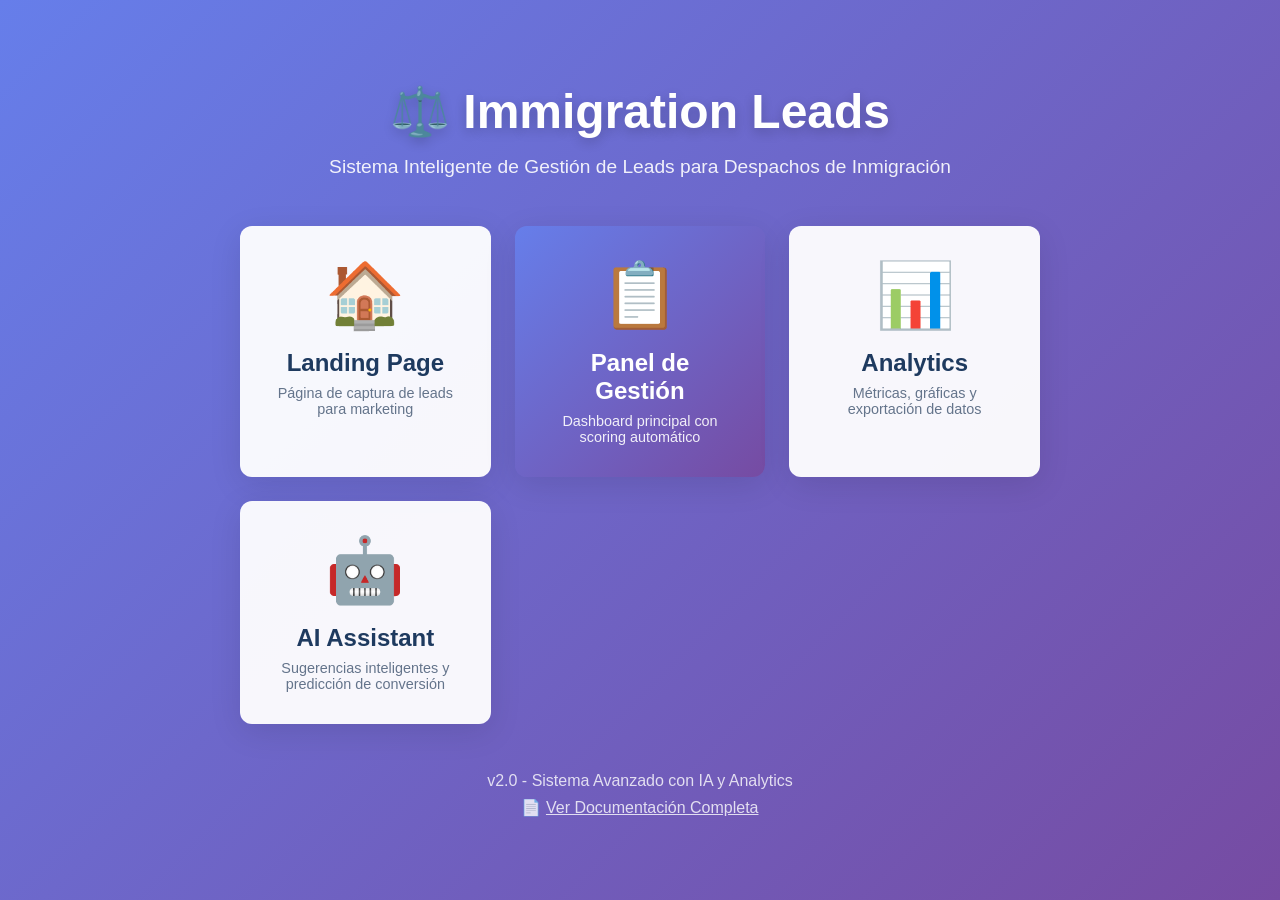
==== index.html @ c00963c0 "Initial commit: Immigration Leads v2.0 - CRM completo con IA, analytics y scoring automático" ====
<!DOCTYPE html>
<html lang="es">
<head>
    <meta charset="UTF-8">
    <meta name="viewport" content="width=device-width, initial-scale=1.0">
    <title>Immigration Leads - Portal</title>
    <style>
        * { margin: 0; padding: 0; box-sizing: border-box; }
        body {
            font-family: 'Segoe UI', Tahoma, Geneva, Verdana, sans-serif;
            background: linear-gradient(135deg, #667eea 0%, #764ba2 100%);
            min-height: 100vh;
            display: flex;
            align-items: center;
            justify-content: center;
            padding: 2rem;
        }
        
        .container {
            max-width: 800px;
            width: 100%;
        }
        
        .header {
            text-align: center;
            color: white;
            margin-bottom: 3rem;
        }
        
        .header h1 {
            font-size: 3rem;
            margin-bottom: 1rem;
            text-shadow: 0 4px 12px rgba(0,0,0,0.2);
        }
        
        .header p {
            font-size: 1.2rem;
            opacity: 0.9;
        }
        
        .cards-grid {
            display: grid;
            grid-template-columns: repeat(auto-fit, minmax(250px, 1fr));
            gap: 1.5rem;
        }
        
        .card {
            background: rgba(255, 255, 255, 0.95);
            border-radius: 12px;
            padding: 2rem;
            text-align: center;
            transition: all 0.3s;
            cursor: pointer;
            text-decoration: none;
            color: #1e3a5f;
            box-shadow: 0 8px 32px rgba(0,0,0,0.1);
        }
        
        .card:hover {
            transform: translateY(-10px);
            box-shadow: 0 12px 40px rgba(0,0,0,0.2);
        }
        
        .card-icon {
            font-size: 4rem;
            margin-bottom: 1rem;
        }
        
        .card h2 {
            font-size: 1.5rem;
            margin-bottom: 0.5rem;
        }
        
        .card p {
            color: #64748b;
            font-size: 0.9rem;
        }
        
        .card.primary {
            background: linear-gradient(135deg, #667eea 0%, #764ba2 100%);
            color: white;
        }
        
        .card.primary p {
            color: rgba(255, 255, 255, 0.9);
        }
        
        .footer {
            text-align: center;
            color: white;
            margin-top: 3rem;
            opacity: 0.8;
        }
        
        @media (max-width: 768px) {
            .header h1 {
                font-size: 2rem;
            }
            
            .cards-grid {
                grid-template-columns: 1fr;
            }
        }
    </style>
</head>
<body>
    <div class="container">
        <div class="header">
            <h1>⚖️ Immigration Leads</h1>
            <p>Sistema Inteligente de Gestión de Leads para Despachos de Inmigración</p>
        </div>
        
        <div class="cards-grid">
            <a href="landing.html" class="card">
                <div class="card-icon">🏠</div>
                <h2>Landing Page</h2>
                <p>Página de captura de leads para marketing</p>
            </a>
            
            <a href="app.html" class="card primary">
                <div class="card-icon">📋</div>
                <h2>Panel de Gestión</h2>
                <p>Dashboard principal con scoring automático</p>
            </a>
            
            <a href="dashboard.html" class="card">
                <div class="card-icon">📊</div>
                <h2>Analytics</h2>
                <p>Métricas, gráficas y exportación de datos</p>
            </a>
            
            <a href="ai-assistant.html" class="card">
                <div class="card-icon">🤖</div>
                <h2>AI Assistant</h2>
                <p>Sugerencias inteligentes y predicción de conversión</p>
            </a>
        </div>
        
        <div class="footer">
            <p>v2.0 - Sistema Avanzado con IA y Analytics</p>
            <p style="margin-top: 0.5rem;">📄 <a href="README.md" style="color: white; text-decoration: underline;">Ver Documentación Completa</a></p>
        </div>
    </div>
</body>
</html>
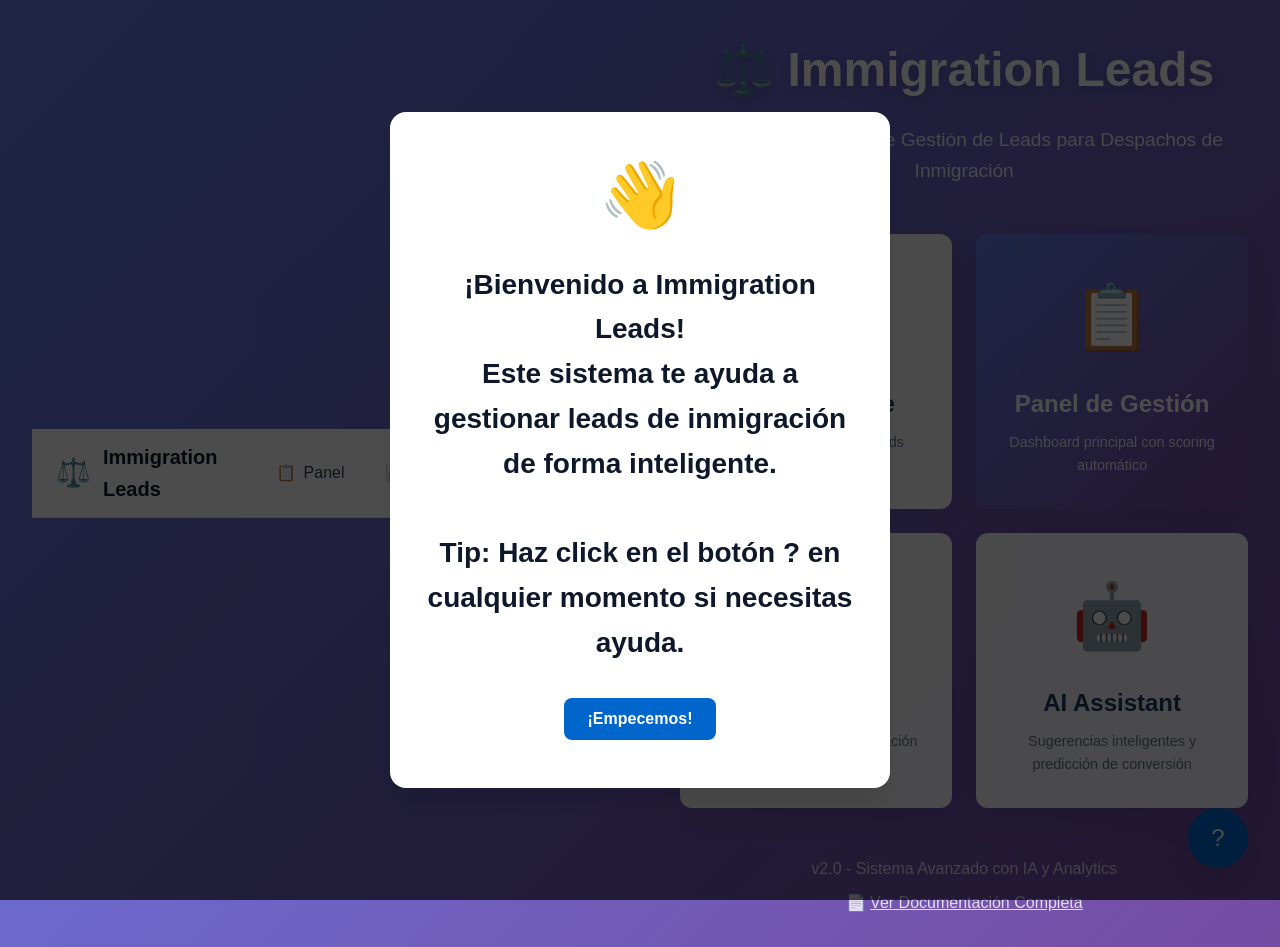
==== commit 072fd005: "✨ Mejoras visuales y UX: transiciones suaves, navegación global, tooltips y sistema de ayuda para us" ====
--- a/index.html
+++ b/index.html
@@ -3,7 +3,9 @@
 <head>
     <meta charset="UTF-8">
     <meta name="viewport" content="width=device-width, initial-scale=1.0">
-    <title>Immigration Leads - Portal</title>
+    <title>Immigration Leads - Portal Principal</title>
+    <meta name="description" content="Sistema inteligente de gestión de leads para despachos de inmigración">
+    <link rel="stylesheet" href="assets/styles.css">
     <style>
         * { margin: 0; padding: 0; box-sizing: border-box; }
         body {
@@ -141,5 +143,6 @@
             <p style="margin-top: 0.5rem;">📄 <a href="README.md" style="color: white; text-decoration: underline;">Ver Documentación Completa</a></p>
         </div>
     </div>
+    <script src="assets/navigation.js"></script>
 </body>
 </html>
--- a/assets/styles.css
+++ b/assets/styles.css
@@ -0,0 +1,510 @@
+/* 
+ * Immigration Leads - Global Styles
+ * Diseño profesional optimizado para usuarios no técnicos
+ */
+
+/* Variables globales */
+:root {
+    /* Colores principales - paleta más profesional */
+    --primary-blue: #0066cc;
+    --primary-blue-dark: #004999;
+    --secondary-gold: #ffa726;
+    --secondary-gold-dark: #f57c00;
+    
+    /* Grises profesionales */
+    --gray-50: #f8fafc;
+    --gray-100: #f1f5f9;
+    --gray-200: #e2e8f0;
+    --gray-300: #cbd5e1;
+    --gray-500: #64748b;
+    --gray-700: #334155;
+    --gray-900: #0f172a;
+    
+    /* Estados */
+    --success: #10b981;
+    --warning: #fbbf24;
+    --danger: #ef4444;
+    
+    /* Sombras suaves */
+    --shadow-sm: 0 1px 2px 0 rgba(0, 0, 0, 0.05);
+    --shadow-md: 0 4px 6px -1px rgba(0, 0, 0, 0.1);
+    --shadow-lg: 0 10px 15px -3px rgba(0, 0, 0, 0.1);
+    --shadow-xl: 0 20px 25px -5px rgba(0, 0, 0, 0.1);
+    
+    /* Transiciones */
+    --transition-fast: 150ms ease-in-out;
+    --transition-base: 250ms ease-in-out;
+    --transition-slow: 400ms ease-in-out;
+    
+    /* Spacing */
+    --spacing-xs: 0.25rem;
+    --spacing-sm: 0.5rem;
+    --spacing-md: 1rem;
+    --spacing-lg: 1.5rem;
+    --spacing-xl: 2rem;
+}
+
+/* Reset y base */
+* {
+    margin: 0;
+    padding: 0;
+    box-sizing: border-box;
+}
+
+body {
+    font-family: -apple-system, BlinkMacSystemFont, 'Segoe UI', Roboto, 'Helvetica Neue', Arial, sans-serif;
+    line-height: 1.6;
+    color: var(--gray-900);
+    background: var(--gray-50);
+    overflow-x: hidden;
+}
+
+/* Loading overlay - para transiciones entre páginas */
+.page-loader {
+    position: fixed;
+    top: 0;
+    left: 0;
+    width: 100%;
+    height: 100%;
+    background: rgba(255, 255, 255, 0.95);
+    display: flex;
+    align-items: center;
+    justify-content: center;
+    z-index: 9999;
+    opacity: 0;
+    pointer-events: none;
+    transition: opacity var(--transition-base);
+}
+
+.page-loader.active {
+    opacity: 1;
+    pointer-events: all;
+}
+
+.page-loader .spinner {
+    width: 50px;
+    height: 50px;
+    border: 4px solid var(--gray-200);
+    border-top-color: var(--primary-blue);
+    border-radius: 50%;
+    animation: spin 0.8s linear infinite;
+}
+
+@keyframes spin {
+    to { transform: rotate(360deg); }
+}
+
+/* Navegación global fija */
+.global-nav {
+    position: sticky;
+    top: 0;
+    width: 100%;
+    background: white;
+    border-bottom: 1px solid var(--gray-200);
+    box-shadow: var(--shadow-sm);
+    z-index: 1000;
+    animation: slideDown 0.3s ease-out;
+}
+
+@keyframes slideDown {
+    from {
+        transform: translateY(-100%);
+        opacity: 0;
+    }
+    to {
+        transform: translateY(0);
+        opacity: 1;
+    }
+}
+
+.global-nav-container {
+    max-width: 1400px;
+    margin: 0 auto;
+    padding: 0.75rem 1.5rem;
+    display: flex;
+    justify-content: space-between;
+    align-items: center;
+}
+
+.nav-brand {
+    display: flex;
+    align-items: center;
+    gap: 0.75rem;
+    text-decoration: none;
+    color: var(--gray-900);
+    font-weight: 600;
+    font-size: 1.25rem;
+    transition: transform var(--transition-fast);
+}
+
+.nav-brand:hover {
+    transform: scale(1.02);
+}
+
+.nav-brand-icon {
+    font-size: 1.75rem;
+}
+
+.nav-links {
+    display: flex;
+    gap: 0.5rem;
+    align-items: center;
+}
+
+.nav-link {
+    padding: 0.5rem 1rem;
+    border-radius: 8px;
+    text-decoration: none;
+    color: var(--gray-700);
+    font-weight: 500;
+    transition: all var(--transition-fast);
+    position: relative;
+    display: flex;
+    align-items: center;
+    gap: 0.5rem;
+}
+
+.nav-link:hover {
+    background: var(--gray-100);
+    color: var(--primary-blue);
+    transform: translateY(-1px);
+}
+
+.nav-link.active {
+    background: var(--primary-blue);
+    color: white;
+}
+
+.nav-link.active:hover {
+    background: var(--primary-blue-dark);
+}
+
+/* Breadcrumbs */
+.breadcrumbs {
+    background: var(--gray-50);
+    padding: 0.75rem 1.5rem;
+    border-bottom: 1px solid var(--gray-200);
+}
+
+.breadcrumbs-container {
+    max-width: 1400px;
+    margin: 0 auto;
+    display: flex;
+    align-items: center;
+    gap: 0.5rem;
+    font-size: 0.875rem;
+}
+
+.breadcrumb-item {
+    color: var(--gray-500);
+    text-decoration: none;
+    transition: color var(--transition-fast);
+}
+
+.breadcrumb-item:hover {
+    color: var(--primary-blue);
+}
+
+.breadcrumb-item.active {
+    color: var(--gray-900);
+    font-weight: 500;
+}
+
+.breadcrumb-separator {
+    color: var(--gray-300);
+}
+
+/* Tooltips */
+.tooltip {
+    position: relative;
+    cursor: help;
+}
+
+.tooltip::before {
+    content: attr(data-tooltip);
+    position: absolute;
+    bottom: 125%;
+    left: 50%;
+    transform: translateX(-50%) scale(0.9);
+    padding: 0.5rem 0.75rem;
+    background: var(--gray-900);
+    color: white;
+    border-radius: 6px;
+    font-size: 0.75rem;
+    white-space: nowrap;
+    opacity: 0;
+    pointer-events: none;
+    transition: all var(--transition-fast);
+    z-index: 1000;
+}
+
+.tooltip::after {
+    content: '';
+    position: absolute;
+    bottom: 115%;
+    left: 50%;
+    transform: translateX(-50%);
+    border: 5px solid transparent;
+    border-top-color: var(--gray-900);
+    opacity: 0;
+    transition: opacity var(--transition-fast);
+}
+
+.tooltip:hover::before,
+.tooltip:hover::after {
+    opacity: 1;
+    transform: translateX(-50%) scale(1);
+}
+
+/* Botones mejorados */
+.btn {
+    padding: 0.75rem 1.5rem;
+    border: none;
+    border-radius: 8px;
+    font-weight: 600;
+    cursor: pointer;
+    transition: all var(--transition-fast);
+    display: inline-flex;
+    align-items: center;
+    gap: 0.5rem;
+    text-decoration: none;
+    font-size: 1rem;
+}
+
+.btn:hover {
+    transform: translateY(-2px);
+    box-shadow: var(--shadow-lg);
+}
+
+.btn:active {
+    transform: translateY(0);
+}
+
+.btn-primary {
+    background: var(--primary-blue);
+    color: white;
+}
+
+.btn-primary:hover {
+    background: var(--primary-blue-dark);
+}
+
+.btn-secondary {
+    background: var(--secondary-gold);
+    color: white;
+}
+
+.btn-secondary:hover {
+    background: var(--secondary-gold-dark);
+}
+
+.btn-outline {
+    background: transparent;
+    border: 2px solid var(--primary-blue);
+    color: var(--primary-blue);
+}
+
+.btn-outline:hover {
+    background: var(--primary-blue);
+    color: white;
+}
+
+/* Cards mejoradas */
+.card {
+    background: white;
+    border-radius: 12px;
+    padding: 1.5rem;
+    box-shadow: var(--shadow-md);
+    transition: all var(--transition-base);
+}
+
+.card:hover {
+    box-shadow: var(--shadow-xl);
+    transform: translateY(-4px);
+}
+
+.card-header {
+    margin-bottom: 1rem;
+    padding-bottom: 1rem;
+    border-bottom: 1px solid var(--gray-200);
+}
+
+.card-title {
+    font-size: 1.25rem;
+    font-weight: 600;
+    color: var(--gray-900);
+}
+
+/* Animaciones de entrada */
+.fade-in {
+    animation: fadeIn 0.4s ease-out;
+}
+
+@keyframes fadeIn {
+    from {
+        opacity: 0;
+        transform: translateY(20px);
+    }
+    to {
+        opacity: 1;
+        transform: translateY(0);
+    }
+}
+
+.slide-in-left {
+    animation: slideInLeft 0.4s ease-out;
+}
+
+@keyframes slideInLeft {
+    from {
+        opacity: 0;
+        transform: translateX(-30px);
+    }
+    to {
+        opacity: 1;
+        transform: translateX(0);
+    }
+}
+
+.slide-in-right {
+    animation: slideInRight 0.4s ease-out;
+}
+
+@keyframes slideInRight {
+    from {
+        opacity: 0;
+        transform: translateX(30px);
+    }
+    to {
+        opacity: 1;
+        transform: translateX(0);
+    }
+}
+
+/* Helper visual para usuarios no técnicos */
+.help-badge {
+    position: fixed;
+    bottom: 2rem;
+    right: 2rem;
+    background: var(--primary-blue);
+    color: white;
+    width: 60px;
+    height: 60px;
+    border-radius: 50%;
+    display: flex;
+    align-items: center;
+    justify-content: center;
+    font-size: 1.5rem;
+    cursor: pointer;
+    box-shadow: var(--shadow-xl);
+    transition: all var(--transition-base);
+    z-index: 999;
+}
+
+.help-badge:hover {
+    transform: scale(1.1);
+    background: var(--primary-blue-dark);
+}
+
+/* Onboarding overlay */
+.onboarding-overlay {
+    position: fixed;
+    top: 0;
+    left: 0;
+    width: 100%;
+    height: 100%;
+    background: rgba(0, 0, 0, 0.7);
+    z-index: 10000;
+    display: none;
+    align-items: center;
+    justify-content: center;
+}
+
+.onboarding-overlay.active {
+    display: flex;
+}
+
+.onboarding-card {
+    background: white;
+    border-radius: 16px;
+    padding: 2rem;
+    max-width: 500px;
+    text-align: center;
+    box-shadow: var(--shadow-xl);
+    animation: scaleIn 0.3s ease-out;
+}
+
+@keyframes scaleIn {
+    from {
+        opacity: 0;
+        transform: scale(0.9);
+    }
+    to {
+        opacity: 1;
+        transform: scale(1);
+    }
+}
+
+.onboarding-icon {
+    font-size: 4rem;
+    margin-bottom: 1rem;
+}
+
+.onboarding-title {
+    font-size: 1.75rem;
+    margin-bottom: 1rem;
+    color: var(--gray-900);
+}
+
+.onboarding-text {
+    color: var(--gray-600);
+    margin-bottom: 2rem;
+    line-height: 1.6;
+}
+
+.onboarding-actions {
+    display: flex;
+    gap: 1rem;
+    justify-content: center;
+}
+
+/* Responsive */
+@media (max-width: 768px) {
+    .nav-links {
+        flex-wrap: wrap;
+    }
+    
+    .nav-link {
+        font-size: 0.875rem;
+        padding: 0.5rem 0.75rem;
+    }
+    
+    .help-badge {
+        bottom: 1rem;
+        right: 1rem;
+        width: 50px;
+        height: 50px;
+    }
+}
+
+/* Estado de carga suave para contenido */
+.content-loading {
+    opacity: 0.5;
+    pointer-events: none;
+}
+
+/* Smooth scroll */
+html {
+    scroll-behavior: smooth;
+}
+
+/* Focus states accesibles */
+*:focus {
+    outline: 2px solid var(--primary-blue);
+    outline-offset: 2px;
+}
+
+button:focus,
+a:focus {
+    outline-offset: 4px;
+}
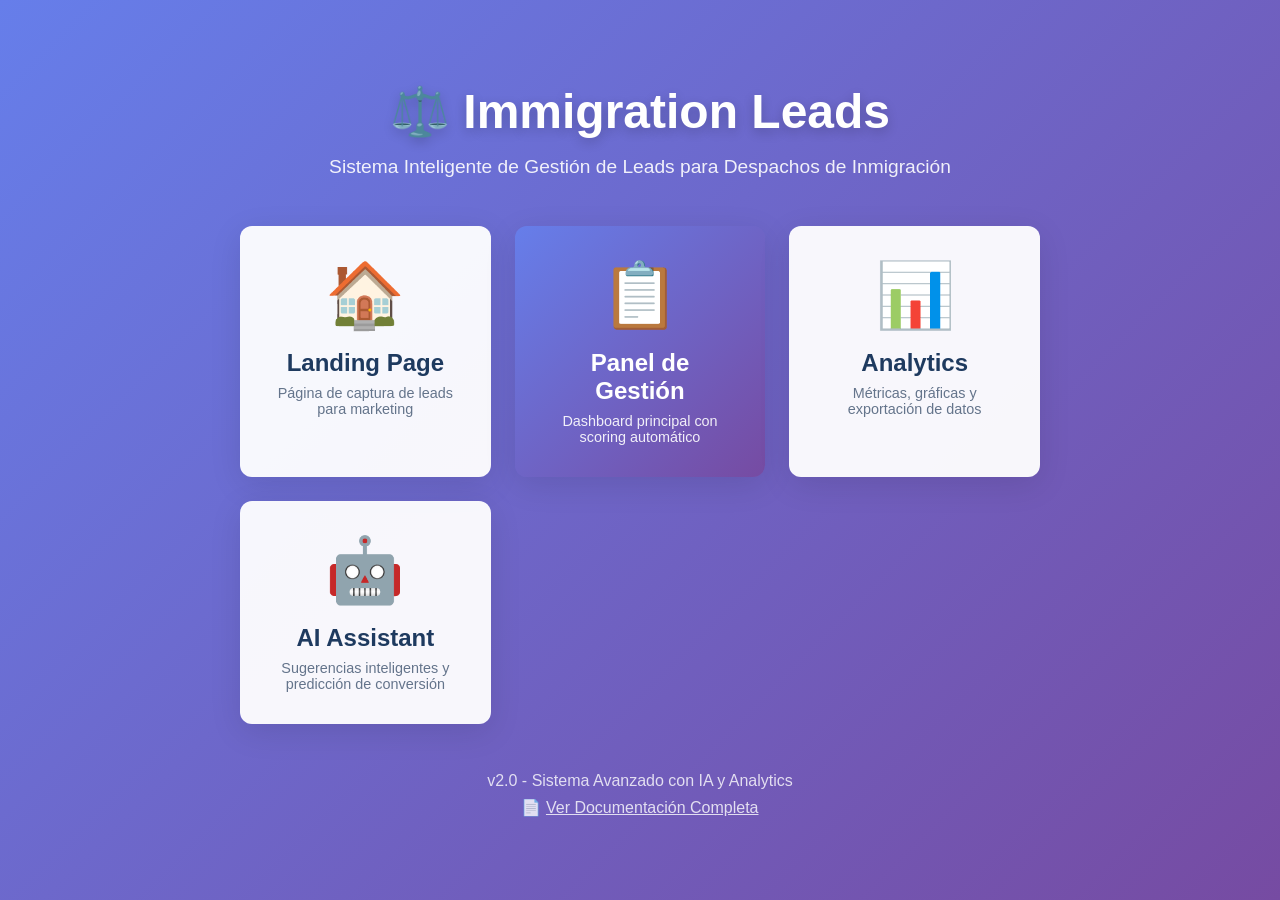
==== commit 9570cc4b: "🔧 Fix: Navegación global solo en páginas internas (app, dashboard, ai-assistant), limpia index.html" ====
--- a/index.html
+++ b/index.html
@@ -5,7 +5,6 @@
     <meta name="viewport" content="width=device-width, initial-scale=1.0">
     <title>Immigration Leads - Portal Principal</title>
     <meta name="description" content="Sistema inteligente de gestión de leads para despachos de inmigración">
-    <link rel="stylesheet" href="assets/styles.css">
     <style>
         * { margin: 0; padding: 0; box-sizing: border-box; }
         body {
@@ -143,6 +142,5 @@
             <p style="margin-top: 0.5rem;">📄 <a href="README.md" style="color: white; text-decoration: underline;">Ver Documentación Completa</a></p>
         </div>
     </div>
-    <script src="assets/navigation.js"></script>
 </body>
 </html>
